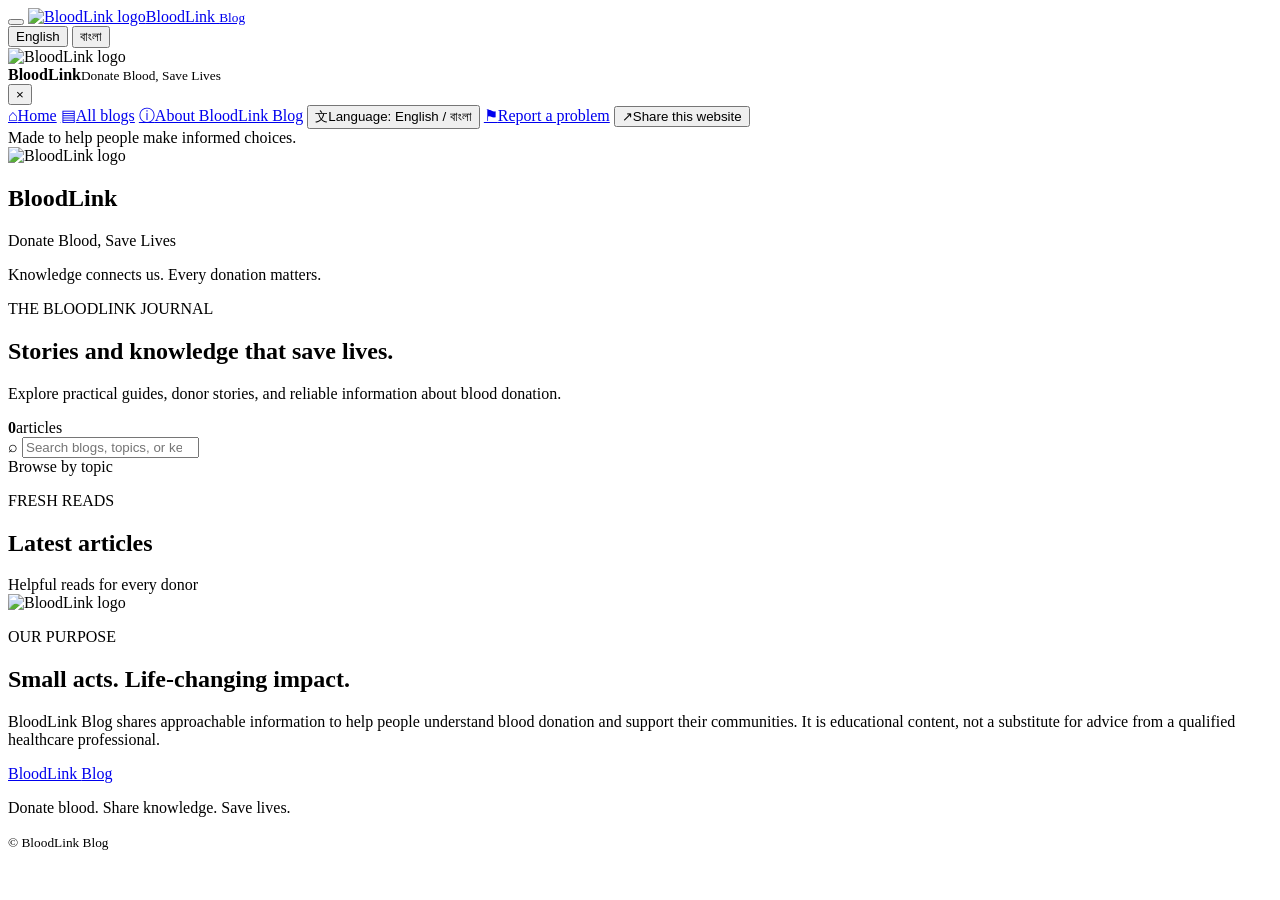
==== index.html @ bdd3d2f6 "Add files via upload" ====
<!doctype html>
<html lang="en">
<head>
  <meta charset="utf-8">
  <meta name="viewport" content="width=device-width, initial-scale=1">
  <meta name="theme-color" content="#c90012">
  <meta name="description" content="BloodLink Blog — blood donation knowledge, donor stories, and health guides.">
  <title>BloodLink Blog</title>
  <link rel="stylesheet" href="css/style.css">
  <script src="js/config.js" defer></script>
  <script src="js/app.js" defer></script>
</head>
<body>
  <header class="topbar">
    <button class="icon-button menu-button" id="menuToggle" aria-label="Open menu" aria-expanded="false">
      <span></span><span></span><span></span>
    </button>
    <a class="brand-mini" href="index.html" aria-label="BloodLink home">
      <img class="brand-logo small-logo" src="assets/bloodlink-logo.png" alt="BloodLink logo"><span>BloodLink <small>Blog</small></span>
    </a>
    <div class="language-switch" role="group" aria-label="Language">
      <button class="lang-button active" data-lang="en">English</button>
      <button class="lang-button" data-lang="bn">বাংলা</button>
    </div>
  </header>

  <div class="scrim" id="scrim"></div>
  <aside class="side-menu" id="sideMenu" aria-hidden="true">
    <div class="side-menu-head">
      <div class="brand-lockup"><img class="brand-logo menu-logo" src="assets/bloodlink-logo.png" alt="BloodLink logo"><div><strong>BloodLink</strong><small data-i18n="menuSubtitle">Donate Blood, Save Lives</small></div></div>
      <button class="icon-button close-menu" id="closeMenu" aria-label="Close menu">×</button>
    </div>
    <nav class="menu-links">
      <a href="index.html"><span>⌂</span><span data-i18n="home">Home</span></a>
      <a href="#latest" class="menu-latest"><span>▤</span><span data-i18n="allBlogs">All blogs</span></a>
      <a href="#about"><span>ⓘ</span><span data-i18n="about">About BloodLink Blog</span></a>
      <button id="menuLanguage"><span>文</span><span data-i18n="language">Language: English / বাংলা</span></button>
      <a href="mailto:bloodlink@example.com?subject=BloodLink%20Blog%20Report"><span>⚑</span><span data-i18n="report">Report a problem</span></a>
      <button id="shareButton"><span>↗</span><span data-i18n="share">Share this website</span></button>
    </nav>
    <div class="menu-note"><span class="status-dot"></span><span data-i18n="menuNote">Made to help people make informed choices.</span></div>
  </aside>

  <main class="page-shell">
    <section class="hero">
      <div class="hero-logo"><img class="brand-logo hero-logo-image" src="assets/bloodlink-logo.png" alt="BloodLink logo"><h1>BloodLink</h1></div>
      <p class="tagline" data-i18n="tagline">Donate Blood, Save Lives</p>
      <div class="hero-pill"><span class="pulse-dot"></span><span data-i18n="heroNote">Knowledge connects us. Every donation matters.</span></div>
    </section>

    <section class="welcome-row">
      <div>
        <p class="eyebrow" data-i18n="eyebrow">THE BLOODLINK JOURNAL</p>
        <h2 data-i18n="heading">Stories and knowledge that save lives.</h2>
        <p class="section-intro" data-i18n="intro">Explore practical guides, donor stories, and reliable information about blood donation.</p>
      </div>
      <div class="article-count"><strong id="articleCount">0</strong><span data-i18n="articles">articles</span></div>
    </section>

    <section class="search-panel" aria-label="Search blogs">
      <label class="search-box">
        <span class="search-icon">⌕</span>
        <input id="searchInput" type="search" autocomplete="off" placeholder="Search blogs, topics, or keywords…" data-i18n-placeholder="searchPlaceholder">
        <button id="clearSearch" class="clear-search" aria-label="Clear search" hidden>×</button>
      </label>
      <div class="filter-row">
        <span data-i18n="browse">Browse by topic</span>
        <div class="topic-filters" id="topicFilters"></div>
      </div>
    </section>

    <section id="latest" class="blogs-section">
      <div class="section-heading"><div><p class="eyebrow" data-i18n="freshReads">FRESH READS</p><h2 data-i18n="latest">Latest articles</h2></div><span class="sort-label" data-i18n="updated">Helpful reads for every donor</span></div>
      <div id="blogGrid" class="blog-grid"></div>
      <div id="emptyState" class="empty-state" hidden><span class="empty-icon">⌕</span><h3 data-i18n="noResults">No articles found</h3><p data-i18n="noResultsText">Try another keyword or choose a different topic.</p><button class="button-primary" id="resetSearch" data-i18n="reset">Reset search</button></div>
    </section>

    <section id="about" class="about-card">
      <img class="about-symbol about-logo-image" src="assets/bloodlink-logo.png" alt="BloodLink logo">
      <div><p class="eyebrow" data-i18n="ourPurpose">OUR PURPOSE</p><h2 data-i18n="aboutTitle">Small acts. Life-changing impact.</h2><p data-i18n="aboutText">BloodLink Blog shares approachable information to help people understand blood donation and support their communities. It is educational content, not a substitute for advice from a qualified healthcare professional.</p></div>
    </section>
  </main>

  <footer class="footer"><a href="index.html" class="footer-brand">BloodLink <span>Blog</span></a><p data-i18n="footerText">Donate blood. Share knowledge. Save lives.</p><small>© <span id="year"></span> BloodLink Blog</small></footer>
</body>
</html>
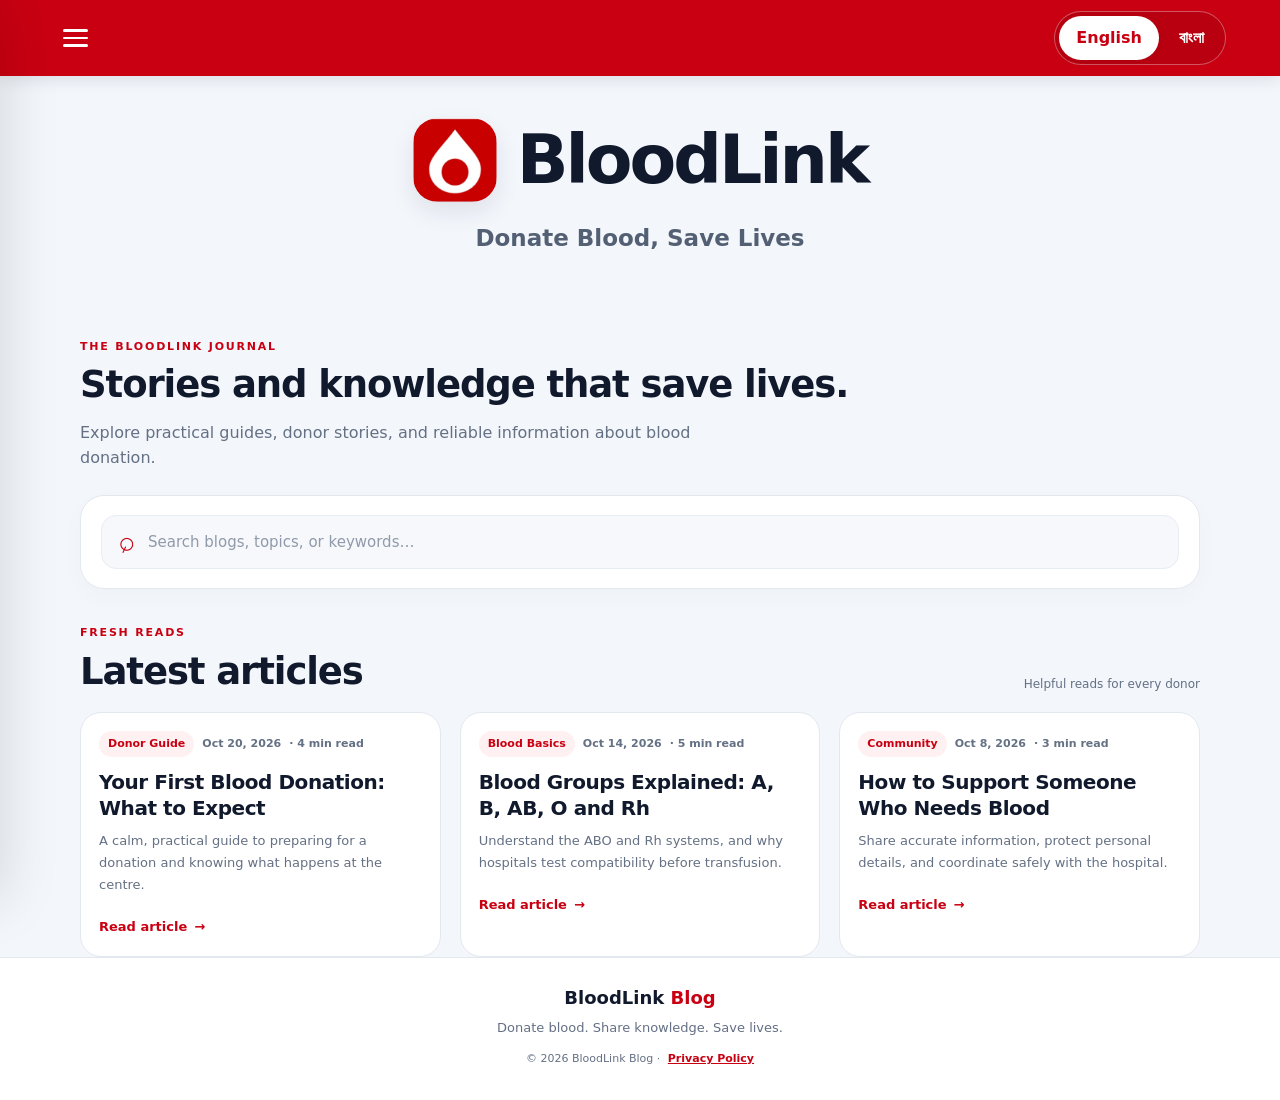
==== commit cd64f152: "Add files via upload" ====
--- a/index.html
+++ b/index.html
@@ -4,8 +4,26 @@
   <meta charset="utf-8">
   <meta name="viewport" content="width=device-width, initial-scale=1">
   <meta name="theme-color" content="#c90012">
-  <meta name="description" content="BloodLink Blog — blood donation knowledge, donor stories, and health guides.">
+  <meta name="description" content="Explore practical blood donation guides, donor stories, and reliable blood health information from BloodLink Blog.">
+  <link rel="canonical" href="https://suchock.github.io/">
+  <meta property="og:type" content="website">
+  <meta property="og:site_name" content="BloodLink Blog">
+  <meta property="og:title" content="BloodLink Blog | Donate Blood, Save Lives">
+  <meta property="og:description" content="Explore practical blood donation guides, donor stories, and reliable blood health information.">
+  <meta property="og:image" content="https://suchock.github.io/assets/bloodlink-logo.png">
+  <meta name="twitter:card" content="summary_large_image">
+  <meta name="twitter:title" content="BloodLink Blog | Donate Blood, Save Lives">
+  <meta name="twitter:description" content="Explore practical blood donation guides, donor stories, and reliable blood health information.">
+  <meta name="twitter:image" content="https://suchock.github.io/assets/bloodlink-logo.png">
   <title>BloodLink Blog</title>
+  <!-- Google Analytics 4: replace G-XXXXXXXXXX with your own Measurement ID to activate analytics. -->
+  <script async src="https://www.googletagmanager.com/gtag/js?id=G-XXXXXXXXXX"></script>
+  <script>
+    window.dataLayer = window.dataLayer || [];
+    function gtag(){dataLayer.push(arguments);}
+    gtag('js', new Date());
+    gtag('config', 'G-XXXXXXXXXX');
+  </script>
   <link rel="stylesheet" href="css/style.css">
   <script src="js/config.js" defer></script>
   <script src="js/app.js" defer></script>
@@ -15,9 +33,6 @@
     <button class="icon-button menu-button" id="menuToggle" aria-label="Open menu" aria-expanded="false">
       <span></span><span></span><span></span>
     </button>
-    <a class="brand-mini" href="index.html" aria-label="BloodLink home">
-      <img class="brand-logo small-logo" src="assets/bloodlink-logo.png" alt="BloodLink logo"><span>BloodLink <small>Blog</small></span>
-    </a>
     <div class="language-switch" role="group" aria-label="Language">
       <button class="lang-button active" data-lang="en">English</button>
       <button class="lang-button" data-lang="bn">বাংলা</button>
@@ -45,7 +60,6 @@
     <section class="hero">
       <div class="hero-logo"><img class="brand-logo hero-logo-image" src="assets/bloodlink-logo.png" alt="BloodLink logo"><h1>BloodLink</h1></div>
       <p class="tagline" data-i18n="tagline">Donate Blood, Save Lives</p>
-      <div class="hero-pill"><span class="pulse-dot"></span><span data-i18n="heroNote">Knowledge connects us. Every donation matters.</span></div>
     </section>
 
     <section class="welcome-row">
@@ -54,7 +68,6 @@
         <h2 data-i18n="heading">Stories and knowledge that save lives.</h2>
         <p class="section-intro" data-i18n="intro">Explore practical guides, donor stories, and reliable information about blood donation.</p>
       </div>
-      <div class="article-count"><strong id="articleCount">0</strong><span data-i18n="articles">articles</span></div>
     </section>
 
     <section class="search-panel" aria-label="Search blogs">
@@ -63,24 +76,15 @@
         <input id="searchInput" type="search" autocomplete="off" placeholder="Search blogs, topics, or keywords…" data-i18n-placeholder="searchPlaceholder">
         <button id="clearSearch" class="clear-search" aria-label="Clear search" hidden>×</button>
       </label>
-      <div class="filter-row">
-        <span data-i18n="browse">Browse by topic</span>
-        <div class="topic-filters" id="topicFilters"></div>
-      </div>
     </section>
 
     <section id="latest" class="blogs-section">
       <div class="section-heading"><div><p class="eyebrow" data-i18n="freshReads">FRESH READS</p><h2 data-i18n="latest">Latest articles</h2></div><span class="sort-label" data-i18n="updated">Helpful reads for every donor</span></div>
-      <div id="blogGrid" class="blog-grid"></div>
+      <div id="blogGrid" class="blog-grid" aria-live="polite"><div class="loading-state" role="status"><span class="loading-spinner"></span>Loading articles…</div></div>
       <div id="emptyState" class="empty-state" hidden><span class="empty-icon">⌕</span><h3 data-i18n="noResults">No articles found</h3><p data-i18n="noResultsText">Try another keyword or choose a different topic.</p><button class="button-primary" id="resetSearch" data-i18n="reset">Reset search</button></div>
-    </section>
-
-    <section id="about" class="about-card">
-      <img class="about-symbol about-logo-image" src="assets/bloodlink-logo.png" alt="BloodLink logo">
-      <div><p class="eyebrow" data-i18n="ourPurpose">OUR PURPOSE</p><h2 data-i18n="aboutTitle">Small acts. Life-changing impact.</h2><p data-i18n="aboutText">BloodLink Blog shares approachable information to help people understand blood donation and support their communities. It is educational content, not a substitute for advice from a qualified healthcare professional.</p></div>
     </section>
   </main>
 
-  <footer class="footer"><a href="index.html" class="footer-brand">BloodLink <span>Blog</span></a><p data-i18n="footerText">Donate blood. Share knowledge. Save lives.</p><small>© <span id="year"></span> BloodLink Blog</small></footer>
+  <footer class="footer"><a href="index.html" class="footer-brand">BloodLink <span>Blog</span></a><p data-i18n="footerText">Donate blood. Share knowledge. Save lives.</p><small>© <span id="year"></span> BloodLink Blog · <a href="privacy.html">Privacy Policy</a></small></footer>
 </body>
 </html>
--- a/css/style.css
+++ b/css/style.css
@@ -0,0 +1,15 @@
+:root{--red:#c90012;--red-dark:#a90010;--red-soft:#fff1f2;--green:#078e69;--green-soft:#eafaf3;--ink:#111a2d;--muted:#647084;--paper:#f3f6fb;--white:#fff;--line:#e3e8ef;--shadow:0 14px 35px rgba(25,37,58,.08);--radius:24px}
+*{box-sizing:border-box}html{scroll-behavior:smooth}body{margin:0;background:var(--paper);color:var(--ink);font-family:Inter,ui-sans-serif,system-ui,-apple-system,BlinkMacSystemFont,"Segoe UI",sans-serif;line-height:1.6}button,input{font:inherit}button,a{-webkit-tap-highlight-color:transparent}a{color:inherit;text-decoration:none}.topbar{height:76px;background:var(--red);color:#fff;display:flex;align-items:center;justify-content:space-between;padding:0 clamp(18px,5vw,54px);box-shadow:0 4px 15px #1c23301a;position:sticky;top:0;z-index:20}.icon-button{border:0;background:transparent;color:inherit;cursor:pointer;display:grid;place-content:center}.menu-button{width:42px;height:42px;gap:5px}.menu-button span{width:25px;height:2.5px;background:#fff;border-radius:5px;display:block}.brand-mini{display:flex;align-items:center;gap:10px;font-size:20px;font-weight:850;letter-spacing:-.7px}.brand-mini small{font-size:12px;letter-spacing:.3px;opacity:.78;font-weight:600;margin-left:4px}.brand-mark{width:58px;height:58px;display:grid;place-items:center;border-radius:21px;background:var(--red);color:#fff;font-size:28px;font-weight:800;box-shadow:0 10px 24px #17203317}.small-mark{width:36px;height:36px;border-radius:12px;font-size:18px;background:#fff;color:var(--red);box-shadow:none}.language-switch{display:flex;gap:3px;padding:4px;border:1px solid #ffffff55;border-radius:40px;background:#97000c55}.lang-button{border:0;background:transparent;color:#fff;font-weight:750;border-radius:30px;padding:9px 17px;cursor:pointer}.lang-button.active{background:#fff;color:var(--red);box-shadow:0 2px 6px #0001}.page-shell{width:min(1120px,calc(100% - 36px));margin:0 auto}.hero{text-align:center;padding:42px 0 24px}.hero-logo{display:flex;align-items:center;justify-content:center;gap:20px}.hero-mark{width:84px;height:84px;border-radius:26px;font-size:40px}.hero h1{font-size:clamp(40px,7vw,68px);line-height:1;margin:0;font-weight:900;letter-spacing:-3px}.tagline{font-size:clamp(16px,2.4vw,23px);color:#536074;font-weight:700;margin:18px 0 21px}.hero-pill{display:inline-flex;align-items:center;gap:10px;border:1px solid #f3e7b7;background:#fffbed;color:#995016;padding:10px 19px;border-radius:50px;font-size:14px;font-weight:750}.pulse-dot,.status-dot{width:8px;height:8px;border-radius:50%;background:var(--green);display:inline-block}.welcome-row{display:flex;align-items:end;justify-content:space-between;gap:24px;margin:36px 0 24px}.eyebrow{font-size:11px;font-weight:850;letter-spacing:1.8px;color:var(--red);margin:0 0 8px}.welcome-row h2,.section-heading h2,.about-card h2{font-size:clamp(25px,3.6vw,37px);line-height:1.2;letter-spacing:-1.1px;margin:0;font-weight:850}.section-intro{color:var(--muted);max-width:620px;margin:12px 0 0}.article-count{min-width:94px;text-align:center;background:#fff;border:1px solid var(--line);border-radius:18px;padding:10px 17px;box-shadow:0 6px 20px #14233b08}.article-count strong{display:block;color:var(--red);font-size:25px;line-height:1.1}.article-count span{font-size:12px;color:var(--muted);font-weight:700}.search-panel{background:#fff;border:1px solid var(--line);border-radius:var(--radius);padding:19px 20px;margin-bottom:35px;box-shadow:0 8px 24px #14233b06}.search-box{display:flex;align-items:center;gap:12px;background:#f6f8fb;border:1px solid #e8edf3;border-radius:15px;padding:0 15px;height:54px}.search-icon{font-size:28px;line-height:1;color:var(--red);transform:rotate(-20deg)}.search-box input{width:100%;border:0;outline:0;background:transparent;color:var(--ink);font-size:15px}.search-box input::placeholder{color:#909aab}.clear-search{border:0;background:#e7ebf1;color:#657083;border-radius:50%;width:27px;height:27px;cursor:pointer;font-size:19px}.filter-row{display:flex;align-items:center;gap:14px;flex-wrap:wrap;margin-top:16px}.filter-row>span{font-size:12px;font-weight:800;color:var(--muted)}.topic-filters{display:flex;gap:8px;flex-wrap:wrap}.topic-chip{border:1px solid var(--line);background:#fff;color:#586477;padding:6px 12px;border-radius:30px;font-size:12px;font-weight:750;cursor:pointer}.topic-chip.active,.topic-chip:hover{background:var(--red-soft);border-color:#f2c6cb;color:var(--red)}.section-heading{display:flex;align-items:end;justify-content:space-between;gap:18px;margin-bottom:18px}.sort-label{font-size:12px;color:var(--muted)}.blog-grid{display:grid;grid-template-columns:repeat(3,minmax(0,1fr));gap:19px}.blog-card{background:#fff;border:1px solid var(--line);border-radius:21px;overflow:hidden;transition:transform .2s,box-shadow .2s;min-width:0}.blog-card:hover{transform:translateY(-4px);box-shadow:var(--shadow)}.card-image{display:block;width:100%;height:190px;object-fit:cover;background:#e6ebf2}.card-body{padding:18px}.card-meta{display:flex;align-items:center;gap:8px;flex-wrap:wrap;font-size:11px;color:var(--muted);font-weight:700}.category-label{background:var(--red-soft);color:var(--red);border-radius:30px;padding:4px 9px}.card-title{font-size:20px;line-height:1.3;letter-spacing:-.45px;margin:12px 0 9px;font-weight:850}.card-excerpt{font-size:13px;line-height:1.7;color:var(--muted);margin:0 0 17px}.read-link{display:inline-flex;align-items:center;gap:7px;color:var(--red);font-size:13px;font-weight:850}.read-link span{transition:transform .2s}.read-link:hover span{transform:translateX(4px)}.empty-state{text-align:center;padding:55px 20px;background:#fff;border:1px dashed #d7dee8;border-radius:24px}.empty-icon{font-size:42px;color:var(--red)}.empty-state h3{margin:8px 0 0}.empty-state p{color:var(--muted)}.button-primary{border:0;border-radius:12px;background:var(--red);color:#fff;font-weight:800;padding:11px 17px;cursor:pointer}.about-card{display:flex;align-items:center;gap:23px;margin:54px 0;background:var(--green-soft);border:1px solid #b7ead7;border-radius:24px;padding:27px}.about-symbol{width:66px;height:66px;flex:0 0 66px;border-radius:20px;background:var(--green);color:#fff;display:grid;place-items:center;font-size:29px}.about-card .eyebrow{color:var(--green)}.about-card h2{font-size:26px}.about-card p:last-child{color:#557469;margin-bottom:0;max-width:780px;font-size:14px}.footer{text-align:center;padding:26px 18px 30px;background:#fff;border-top:1px solid var(--line);color:var(--muted)}.footer-brand{font-weight:900;color:var(--ink);font-size:18px}.footer-brand span{color:var(--red)}.footer p{font-size:13px;margin:5px 0}.footer small{font-size:11px}.scrim{position:fixed;inset:0;background:#10182770;z-index:29;opacity:0;pointer-events:none;transition:opacity .25s}.side-menu{position:fixed;z-index:30;left:0;top:0;bottom:0;width:min(360px,88vw);background:#fff;box-shadow:20px 0 55px #0002;transform:translateX(-105%);transition:transform .25s;padding:24px 20px;display:flex;flex-direction:column}.menu-open .side-menu{transform:translateX(0)}.menu-open .scrim{opacity:1;pointer-events:auto}.side-menu-head{display:flex;align-items:center;justify-content:space-between;padding-bottom:24px;border-bottom:1px solid var(--line)}.brand-lockup{display:flex;align-items:center;gap:12px}.brand-lockup strong{display:block;font-size:21px;letter-spacing:-.7px}.brand-lockup small{display:block;font-size:11px;color:var(--muted)}.close-menu{font-size:32px;color:#667085;width:40px;height:40px}.menu-links{display:grid;gap:5px;padding-top:18px}.menu-links a,.menu-links button{display:flex;align-items:center;gap:13px;border:0;background:transparent;text-align:left;padding:13px 12px;border-radius:12px;color:#344054;font-weight:700;font-size:14px;cursor:pointer}.menu-links a>span:first-child,.menu-links button>span:first-child{width:23px;text-align:center;color:var(--red);font-size:19px}.menu-links a:hover,.menu-links button:hover{background:var(--red-soft);color:var(--red)}.menu-note{margin-top:auto;border-radius:14px;background:#effaf5;color:#4c7567;padding:13px;font-size:12px;display:flex;align-items:center;gap:8px}.article-shell{max-width:850px;padding-top:28px}.back-link{display:inline-flex;gap:9px;align-items:center;color:var(--red);font-size:13px;font-weight:800;margin:0 0 20px}.article-hero-image{width:100%;max-height:440px;object-fit:cover;border-radius:24px;display:block;margin-bottom:26px;box-shadow:var(--shadow)}.article-header{padding:4px 2px 20px}.article-header h1{font-size:clamp(31px,5.5vw,49px);line-height:1.12;letter-spacing:-1.7px;margin:14px 0}.article-subtitle{font-size:17px;color:var(--muted);margin:0 0 18px}.article-body{background:#fff;border:1px solid var(--line);border-radius:22px;padding:clamp(20px,5vw,42px);font-size:16px;line-height:1.9;color:#344054}.article-body h2{font-size:25px;line-height:1.3;color:var(--ink);letter-spacing:-.6px;margin:30px 0 9px}.article-body h2:first-child{margin-top:0}.article-body p{margin:0 0 17px}.article-body ul{padding-left:22px}.article-body li{margin:7px 0}.article-callout{background:var(--red-soft);border-left:4px solid var(--red);padding:16px 18px;border-radius:0 13px 13px 0;margin:24px 0;color:#8d1c27;font-size:14px}.article-disclaimer{font-size:12px;color:#7b8494;border-top:1px solid var(--line);margin-top:28px;padding-top:16px}.related-section{margin:48px 0}.related-grid{grid-template-columns:repeat(2,minmax(0,1fr))}.not-found{text-align:center;background:#fff;border-radius:24px;padding:45px 20px}.not-found h1{font-size:30px}.not-found p{color:var(--muted)}
+@media(max-width:760px){.topbar{height:66px;padding:0 15px}.brand-mini{font-size:17px;gap:7px}.small-mark{width:30px;height:30px;border-radius:10px;font-size:15px}.brand-mini small{font-size:10px}.lang-button{padding:8px 11px;font-size:12px}.page-shell{width:min(100% - 28px,600px)}.hero{padding:34px 0 16px}.hero-logo{gap:12px}.hero-mark{width:64px;height:64px;border-radius:20px;font-size:31px}.hero h1{letter-spacing:-2px}.tagline{margin:14px 0 17px}.hero-pill{font-size:11px;padding:9px 12px}.welcome-row{align-items:start;margin-top:30px}.welcome-row h2{font-size:27px}.section-intro{font-size:13px}.article-count{min-width:68px;padding:9px 10px}.article-count strong{font-size:21px}.article-count span{font-size:10px}.search-panel{padding:14px;border-radius:19px;margin-bottom:28px}.search-box{height:50px;padding:0 11px}.search-box input{font-size:13px}.filter-row{align-items:start;display:block}.topic-filters{margin-top:9px}.blog-grid{grid-template-columns:repeat(2,minmax(0,1fr));gap:12px}.card-image{height:135px}.card-body{padding:13px}.card-title{font-size:16px;margin:9px 0 7px}.card-excerpt{font-size:12px;line-height:1.55}.card-meta{font-size:10px}.category-label{padding:3px 7px}.read-link{font-size:12px}.sort-label{display:none}.about-card{align-items:flex-start;gap:14px;padding:19px;margin:36px 0}.about-symbol{width:48px;height:48px;flex-basis:48px;border-radius:15px;font-size:22px}.about-card h2{font-size:21px}.about-card p:last-child{font-size:12px}.article-shell{padding-top:20px}.article-hero-image{border-radius:18px;margin-bottom:20px}.article-header h1{font-size:33px}.article-subtitle{font-size:15px}.article-body{border-radius:18px;padding:22px 18px;font-size:15px}.article-body h2{font-size:22px}.related-grid{grid-template-columns:repeat(2,minmax(0,1fr))}}
+@media(max-width:390px){.brand-mini{font-size:15px}.brand-mini small{display:none}.lang-button{padding:7px 8px}.blog-grid{grid-template-columns:1fr}.card-image{height:190px}.card-title{font-size:19px}.card-body{padding:16px}.card-excerpt{font-size:13px}.related-grid{grid-template-columns:1fr}.welcome-row h2{font-size:24px}}
+
+/* Official BloodLink logo asset */
+.brand-logo{display:block;object-fit:contain;flex-shrink:0}.small-logo{width:36px;height:36px;border-radius:11px}.menu-logo{width:58px;height:58px;border-radius:18px}.hero-logo-image{width:84px;height:84px;border-radius:25px;box-shadow:0 10px 24px #17203317}.about-logo-image{object-fit:cover;border-radius:17px}
+@media(max-width:760px){.small-logo{width:30px;height:30px;border-radius:9px}.menu-logo{width:50px;height:50px;border-radius:15px}.hero-logo-image{width:64px;height:64px;border-radius:19px}}
+
+/* Updates: removed decorative hero/menu sections; keep compact header and useful loading feedback. */
+.brand-mini{display:none!important}
+.loading-state{grid-column:1/-1;display:flex;align-items:center;justify-content:center;gap:12px;min-height:150px;color:var(--muted);font-weight:700;background:#fff;border:1px solid var(--line);border-radius:18px;padding:24px}
+.loading-spinner{width:22px;height:22px;border:3px solid #f3c7cc;border-top-color:var(--red);border-radius:50%;animation:bl-spin .8s linear infinite;display:inline-block}
+@keyframes bl-spin{to{transform:rotate(360deg)}}
+.footer a[href="privacy.html"]{color:var(--red);font-weight:700;text-decoration:underline;margin-left:4px}
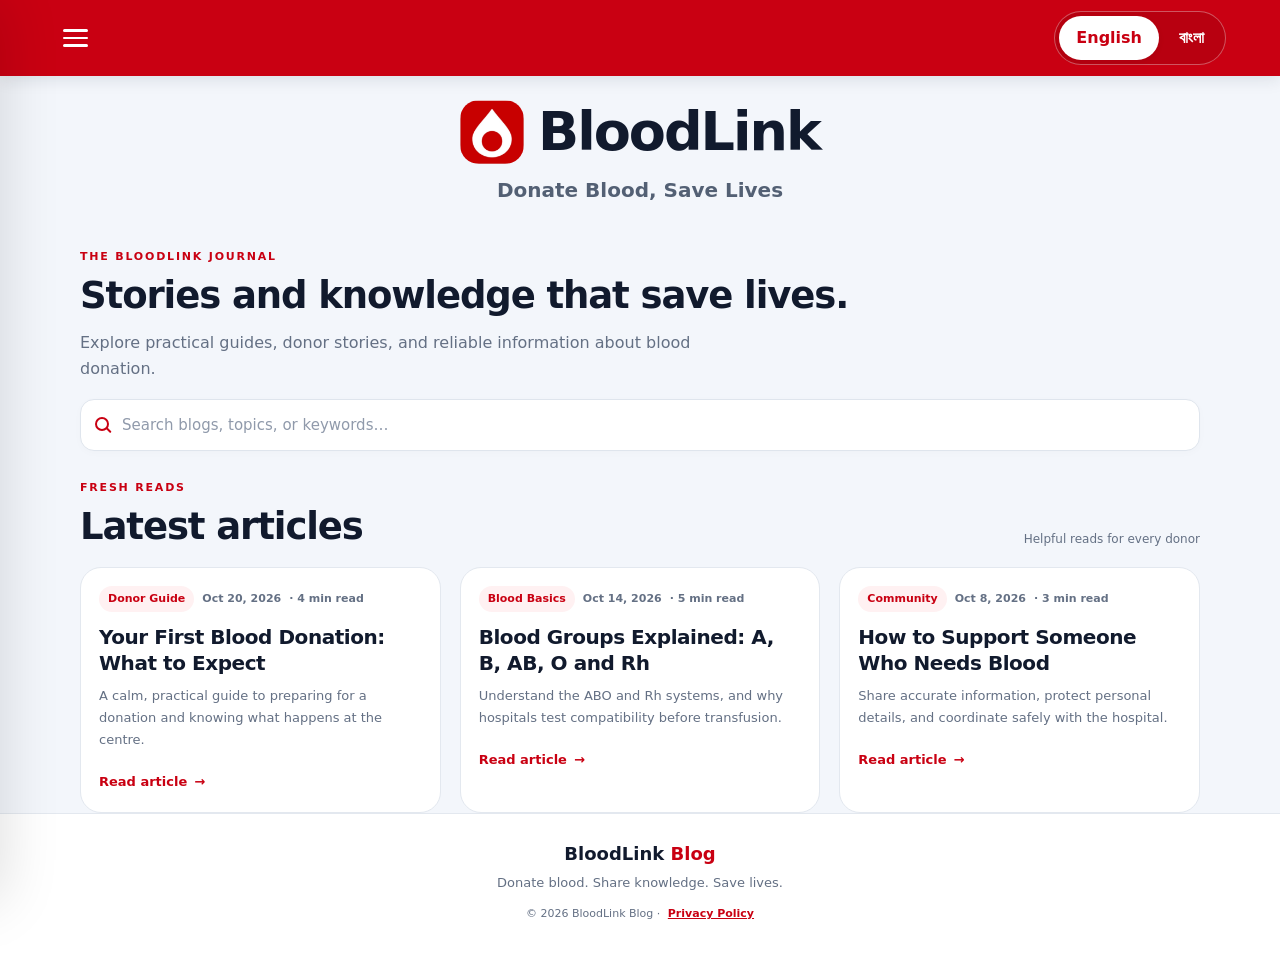
==== commit ae28e4e5: "Add files via upload" ====
--- a/index.html
+++ b/index.html
@@ -26,6 +26,7 @@
   </script>
   <link rel="stylesheet" href="css/style.css">
   <script src="js/config.js" defer></script>
+  <script src="js/articles.js" defer></script>
   <script src="js/app.js" defer></script>
 </head>
 <body>
--- a/css/style.css
+++ b/css/style.css
@@ -13,3 +13,25 @@
 .loading-spinner{width:22px;height:22px;border:3px solid #f3c7cc;border-top-color:var(--red);border-radius:50%;animation:bl-spin .8s linear infinite;display:inline-block}
 @keyframes bl-spin{to{transform:rotate(360deg)}}
 .footer a[href="privacy.html"]{color:var(--red);font-weight:700;text-decoration:underline;margin-left:4px}
+
+/* Compact mobile-first refinements: smaller brand, tighter spacing, stable search. */
+[hidden]{display:none!important}
+.hero{padding:24px 0 8px}
+.hero-logo{gap:14px}
+.hero-logo-image{width:64px;height:64px;border-radius:19px;box-shadow:none}
+.hero h1{font-size:clamp(34px,5.5vw,54px);letter-spacing:-2px}
+.tagline{font-size:clamp(15px,2vw,20px);margin:10px 0 12px}
+.welcome-row{margin:22px 0 18px}
+.search-panel{background:transparent;border:0;border-radius:0;padding:0;margin:0 0 28px;box-shadow:none}
+.search-box{height:52px;background:#fff;border:1px solid #dfe5ed;border-radius:14px;padding:0 14px;gap:10px;box-shadow:0 2px 8px #14233b05;transition:border-color .18s,box-shadow .18s}
+.search-box:focus-within{border-color:#d65b66;box-shadow:0 0 0 3px #c9001212}
+.search-icon{font-size:0;transform:none;width:17px;height:17px;position:relative;flex:0 0 17px}
+.search-icon:before{content:"";position:absolute;width:10px;height:10px;border:2px solid var(--red);border-radius:50%;left:0;top:0}
+.search-icon:after{content:"";position:absolute;width:7px;height:2px;background:var(--red);border-radius:2px;transform:rotate(45deg);left:10px;top:12px}
+.search-box input{min-width:0;font-size:15px;padding:0;appearance:none;-webkit-appearance:none}
+.search-box input::-webkit-search-cancel-button,.search-box input::-webkit-search-decoration{-webkit-appearance:none;appearance:none}
+.search-box input:focus{outline:none}
+.clear-search{width:28px;height:28px;display:grid;place-items:center;flex:0 0 28px;font-size:18px;line-height:1}
+.clear-search[hidden]{display:none!important}
+@media(max-width:760px){.hero{padding:20px 0 6px}.hero-logo{gap:11px}.hero-logo-image{width:54px;height:54px;border-radius:16px}.hero h1{font-size:clamp(31px,8vw,43px);letter-spacing:-1.6px}.tagline{margin:8px 0 10px;font-size:15px}.welcome-row{margin:18px 0 16px}.search-panel{margin-bottom:25px}.search-box{height:50px;border-radius:13px;padding:0 13px}.search-box input{font-size:14px}}
+@media(max-width:390px){.hero-logo-image{width:48px;height:48px}.hero h1{font-size:30px}.hero-logo{gap:9px}.tagline{font-size:14px}}
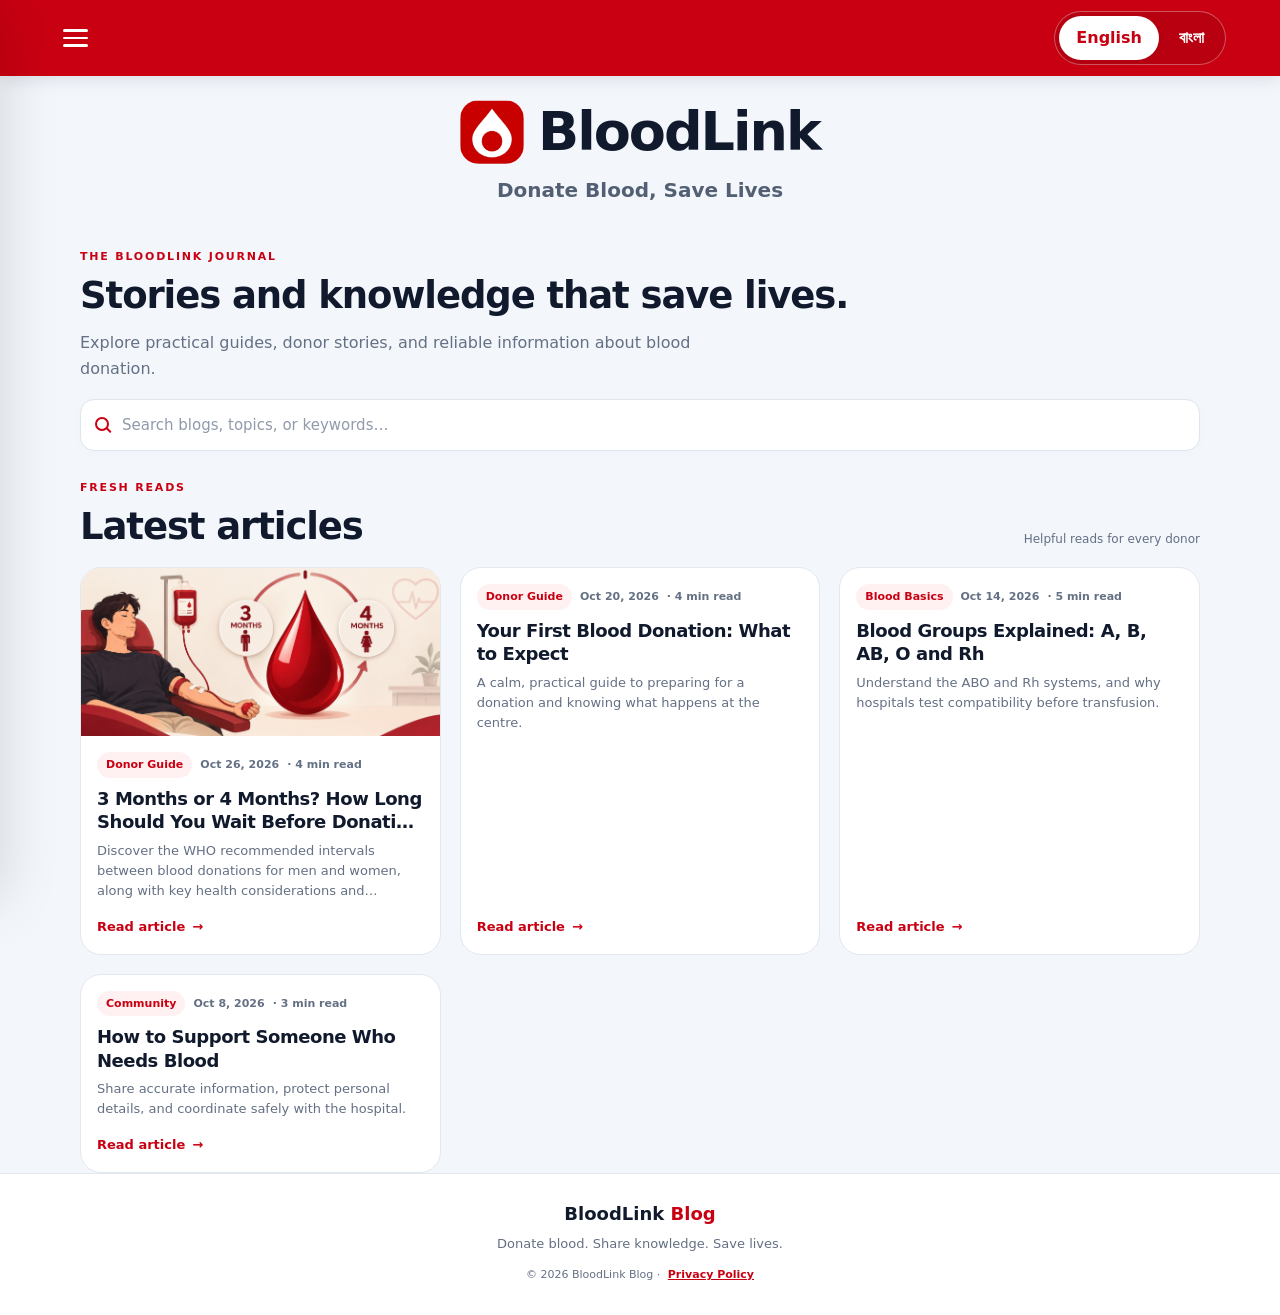
==== commit 4da0ee39: "Add files via upload" ====
--- a/index.html
+++ b/index.html
@@ -16,16 +16,9 @@
   <meta name="twitter:description" content="Explore practical blood donation guides, donor stories, and reliable blood health information.">
   <meta name="twitter:image" content="https://suchock.github.io/assets/bloodlink-logo.png">
   <title>BloodLink Blog</title>
-  <!-- Google Analytics 4: replace G-XXXXXXXXXX with your own Measurement ID to activate analytics. -->
-  <script async src="https://www.googletagmanager.com/gtag/js?id=G-XXXXXXXXXX"></script>
-  <script>
-    window.dataLayer = window.dataLayer || [];
-    function gtag(){dataLayer.push(arguments);}
-    gtag('js', new Date());
-    gtag('config', 'G-XXXXXXXXXX');
-  </script>
   <link rel="stylesheet" href="css/style.css">
   <script src="js/config.js" defer></script>
+  <script src="js/analytics.js" defer></script>
   <script src="js/articles.js" defer></script>
   <script src="js/app.js" defer></script>
 </head>
--- a/css/style.css
+++ b/css/style.css
@@ -35,3 +35,21 @@
 .clear-search[hidden]{display:none!important}
 @media(max-width:760px){.hero{padding:20px 0 6px}.hero-logo{gap:11px}.hero-logo-image{width:54px;height:54px;border-radius:16px}.hero h1{font-size:clamp(31px,8vw,43px);letter-spacing:-1.6px}.tagline{margin:8px 0 10px;font-size:15px}.welcome-row{margin:18px 0 16px}.search-panel{margin-bottom:25px}.search-box{height:50px;border-radius:13px;padding:0 13px}.search-box input{font-size:14px}}
 @media(max-width:390px){.hero-logo-image{width:48px;height:48px}.hero h1{font-size:30px}.hero-logo{gap:9px}.tagline{font-size:14px}}
+
+
+/* Final responsive polish: compact, balanced article previews and safer mobile spacing. */
+.blog-card{display:flex;flex-direction:column;min-height:100%;}
+.blog-card>a:first-child{display:block;overflow:hidden;background:#e8edf4;}
+.card-image{height:168px;transition:transform .25s;}
+.blog-card:hover .card-image{transform:scale(1.025);}
+.card-body{display:flex;flex:1;flex-direction:column;align-items:flex-start;padding:16px;}
+.card-meta{gap:6px 8px;max-height:48px;overflow:hidden;}
+.card-title{display:-webkit-box;-webkit-line-clamp:2;-webkit-box-orient:vertical;overflow:hidden;min-height:2.55em;margin:9px 0 7px;font-size:18px;}
+.card-excerpt{display:-webkit-box;-webkit-line-clamp:3;-webkit-box-orient:vertical;overflow:hidden;margin:0 0 12px;line-height:1.55;font-size:13px;}
+.read-link{margin-top:auto;padding-top:4px;}
+button:focus-visible,a:focus-visible,input:focus-visible{outline:3px solid #e78b94;outline-offset:3px;}
+img{max-width:100%;}
+@media(max-width:760px){.blog-grid{grid-template-columns:repeat(2,minmax(0,1fr));gap:14px}.card-image{height:145px}.card-body{padding:13px}.card-title{font-size:16px;min-height:2.55em}.card-excerpt{-webkit-line-clamp:3;font-size:12px}.card-meta{font-size:10px;gap:5px}.category-label{padding:3px 7px}}
+@media(max-width:540px){.page-shell{width:calc(100% - 28px)}.blog-grid,.related-grid{grid-template-columns:minmax(0,1fr);gap:14px}.blog-card{display:grid;grid-template-columns:112px minmax(0,1fr);align-items:stretch;border-radius:18px}.blog-card>a:first-child{height:100%;min-height:150px}.card-image{height:100%;min-height:150px;max-height:190px;object-fit:cover}.card-body{padding:12px;min-width:0}.card-title{font-size:16px;line-height:1.28;margin:7px 0 6px;min-height:0}.card-excerpt{-webkit-line-clamp:3;font-size:12px;line-height:1.45;margin-bottom:7px}.card-meta{max-height:40px;font-size:9px}.category-label{padding:2px 6px}.read-link{font-size:12px}.section-heading h2{font-size:26px}.welcome-row h2{font-size:27px}.hero-logo-image{width:48px;height:48px}.hero h1{font-size:30px}.tagline{font-size:14px}.about-card{margin:30px 0}}
+@media(max-width:360px){.blog-card{grid-template-columns:94px minmax(0,1fr)}.blog-card>a:first-child,.card-image{min-height:138px}.card-body{padding:10px}.card-title{font-size:15px}.card-excerpt{font-size:11px}.card-meta{gap:4px}}
+@media(prefers-reduced-motion:reduce){*,*::before,*::after{scroll-behavior:auto!important;animation:none!important;transition:none!important}}
